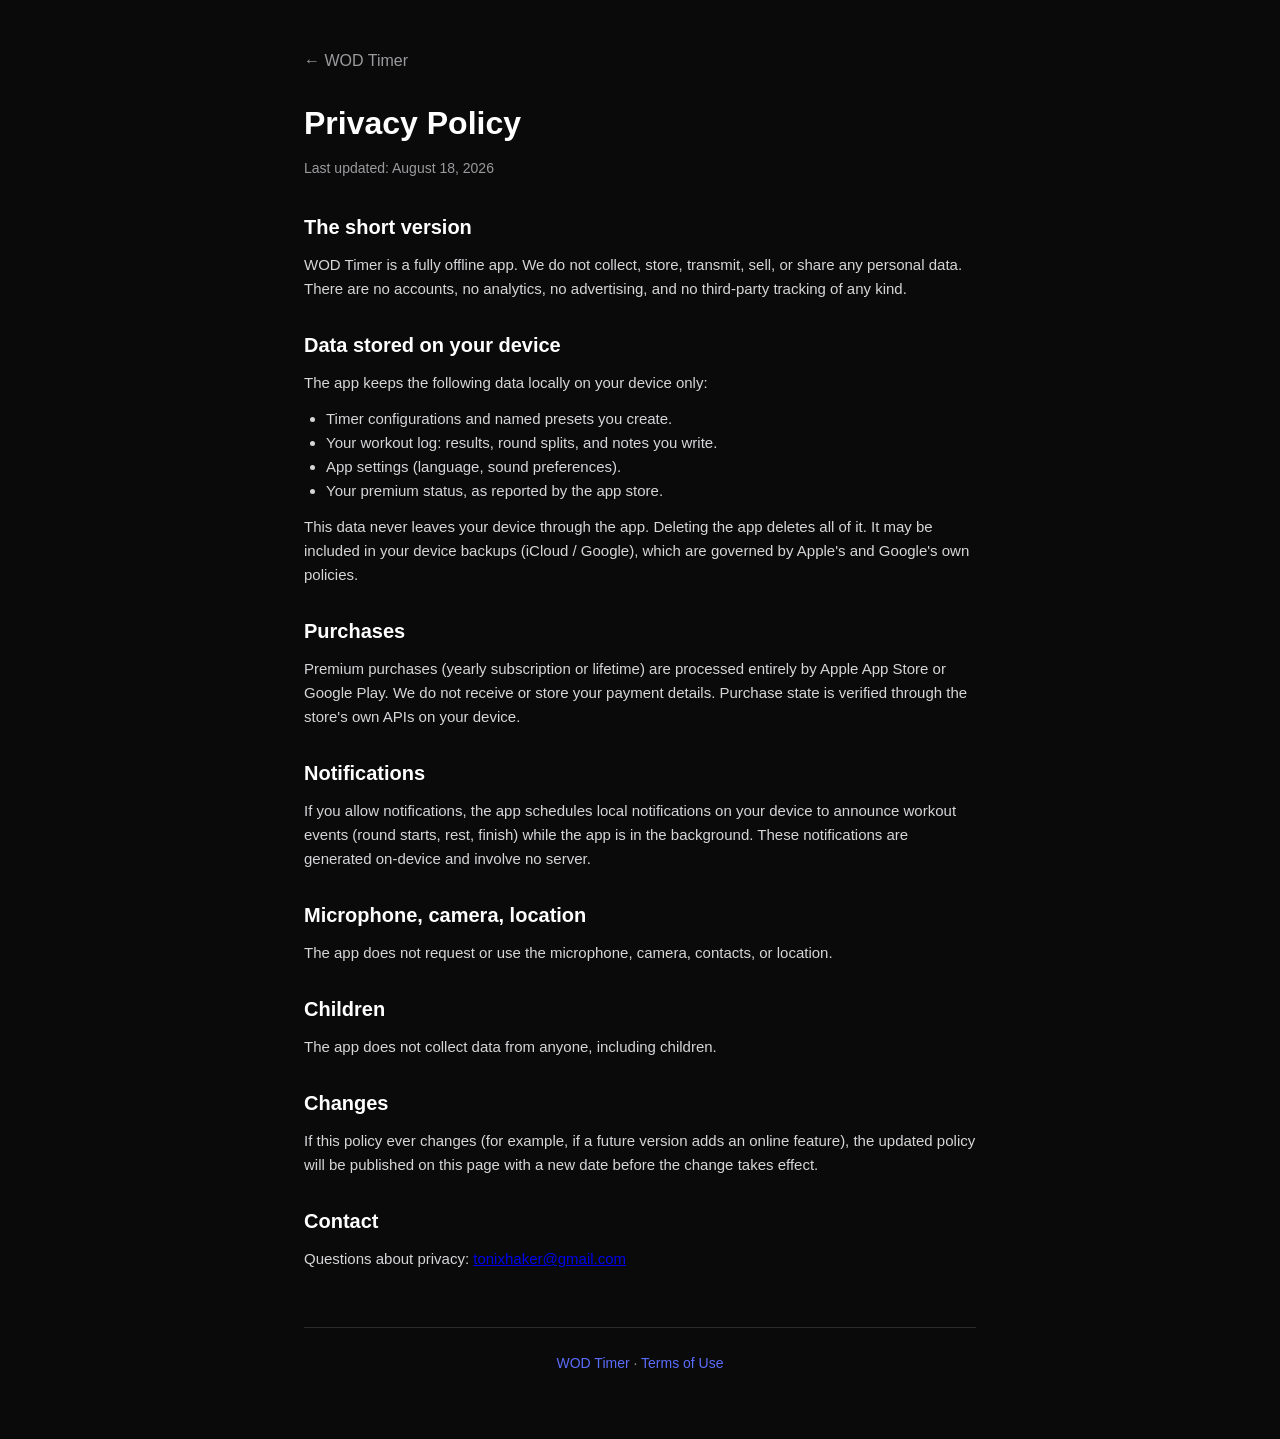
==== privacy.html @ 9fc9a006 "feat(site): landing, privacy policy, terms of use — dark minimalist, GH Pages ready" ====
<!doctype html>
<html lang="en">
<head>
  <meta charset="utf-8" />
  <meta name="viewport" content="width=device-width, initial-scale=1" />
  <title>Privacy Policy — WOD Timer</title>
  <link rel="icon" href="icon.png" />
  <link rel="stylesheet" href="style.css" />
</head>
<body>
  <div class="wrap">
    <a class="back" href="index.html">← WOD Timer</a>
    <article>
      <h1>Privacy Policy</h1>
      <p class="updated">Last updated: August 18, 2026</p>

      <h2>The short version</h2>
      <p>WOD Timer is a fully offline app. We do not collect, store, transmit, sell, or share any personal data. There are no accounts, no analytics, no advertising, and no third‑party tracking of any kind.</p>

      <h2>Data stored on your device</h2>
      <p>The app keeps the following data locally on your device only:</p>
      <ul>
        <li>Timer configurations and named presets you create.</li>
        <li>Your workout log: results, round splits, and notes you write.</li>
        <li>App settings (language, sound preferences).</li>
        <li>Your premium status, as reported by the app store.</li>
      </ul>
      <p>This data never leaves your device through the app. Deleting the app deletes all of it. It may be included in your device backups (iCloud / Google), which are governed by Apple's and Google's own policies.</p>

      <h2>Purchases</h2>
      <p>Premium purchases (yearly subscription or lifetime) are processed entirely by Apple App Store or Google Play. We do not receive or store your payment details. Purchase state is verified through the store's own APIs on your device.</p>

      <h2>Notifications</h2>
      <p>If you allow notifications, the app schedules local notifications on your device to announce workout events (round starts, rest, finish) while the app is in the background. These notifications are generated on‑device and involve no server.</p>

      <h2>Microphone, camera, location</h2>
      <p>The app does not request or use the microphone, camera, contacts, or location.</p>

      <h2>Children</h2>
      <p>The app does not collect data from anyone, including children.</p>

      <h2>Changes</h2>
      <p>If this policy ever changes (for example, if a future version adds an online feature), the updated policy will be published on this page with a new date before the change takes effect.</p>

      <h2>Contact</h2>
      <p>Questions about privacy: <a href="mailto:tonixhaker@gmail.com">tonixhaker@gmail.com</a></p>
    </article>
    <footer>
      <p><a href="index.html">WOD Timer</a> · <a href="terms.html">Terms of Use</a></p>
    </footer>
  </div>
</body>
</html>
---- style.css ----
:root {
  --bg: #0a0a0a;
  --surface: #1c1c1e;
  --text: #ffffff;
  --muted: #9b9b9f;
  --amrap: #e8912d;
  --fortime: #5b6cfa;
  --emom: #a020e0;
  --tabata: #18bf8f;
  --partner: #e84d6f;
  --radius: 16px;
}

* {
  margin: 0;
  padding: 0;
  box-sizing: border-box;
}

body {
  background: var(--bg);
  color: var(--text);
  font-family: -apple-system, BlinkMacSystemFont, 'Segoe UI', Roboto, sans-serif;
  line-height: 1.6;
  -webkit-font-smoothing: antialiased;
}

.wrap {
  max-width: 720px;
  margin: 0 auto;
  padding: 48px 24px 64px;
}

header.hero {
  text-align: center;
  padding: 64px 0 40px;
}

.hero h1 {
  font-size: 44px;
  font-weight: 700;
  letter-spacing: 1px;
}

.hero .tagline {
  color: var(--muted);
  font-size: 19px;
  margin-top: 12px;
}

.pills {
  display: flex;
  flex-wrap: wrap;
  gap: 10px;
  justify-content: center;
  margin: 36px 0;
}

.pill {
  padding: 10px 22px;
  border-radius: 999px;
  font-weight: 700;
  letter-spacing: 1px;
  font-size: 14px;
  color: #fff;
}

.pill.amrap { background: var(--amrap); }
.pill.fortime { background: var(--fortime); }
.pill.emom { background: var(--emom); }
.pill.tabata { background: var(--tabata); }
.pill.stopwatch { background: #48484c; }
.pill.mix { background: #2c2c2e; border: 1px solid var(--muted); }
.pill.partner { background: var(--partner); }

section {
  margin: 40px 0;
}

h2 {
  font-size: 24px;
  margin-bottom: 16px;
}

.features {
  display: grid;
  grid-template-columns: repeat(auto-fit, minmax(300px, 1fr));
  gap: 14px;
  list-style: none;
}

.features li {
  background: var(--surface);
  border-radius: var(--radius);
  padding: 18px 20px;
  font-size: 15px;
}

.features li strong {
  display: block;
  margin-bottom: 4px;
  font-size: 16px;
}

.premium-note {
  color: var(--muted);
  font-size: 14px;
  margin-top: 14px;
}

.stores {
  display: flex;
  gap: 14px;
  justify-content: center;
  flex-wrap: wrap;
  margin: 28px 0;
}

.store-badge {
  display: inline-block;
  background: var(--surface);
  color: var(--text);
  text-decoration: none;
  padding: 14px 26px;
  border-radius: 12px;
  font-weight: 600;
  border: 1px solid #2c2c2e;
}

.store-badge:hover {
  border-color: var(--muted);
}

footer {
  border-top: 1px solid #2c2c2e;
  margin-top: 56px;
  padding-top: 24px;
  color: var(--muted);
  font-size: 14px;
  text-align: center;
}

footer a,
main a {
  color: var(--fortime);
  text-decoration: none;
}

footer a:hover,
main a:hover {
  text-decoration: underline;
}

/* Legal pages */
article h1 {
  font-size: 32px;
  margin-bottom: 8px;
}

article .updated {
  color: var(--muted);
  font-size: 14px;
  margin-bottom: 32px;
}

article h2 {
  font-size: 20px;
  margin: 28px 0 10px;
}

article p,
article ul {
  color: #d6d6d9;
  font-size: 15px;
  margin-bottom: 12px;
}

article ul {
  padding-left: 22px;
}

.back {
  display: inline-block;
  margin-bottom: 24px;
  color: var(--muted);
  text-decoration: none;
}
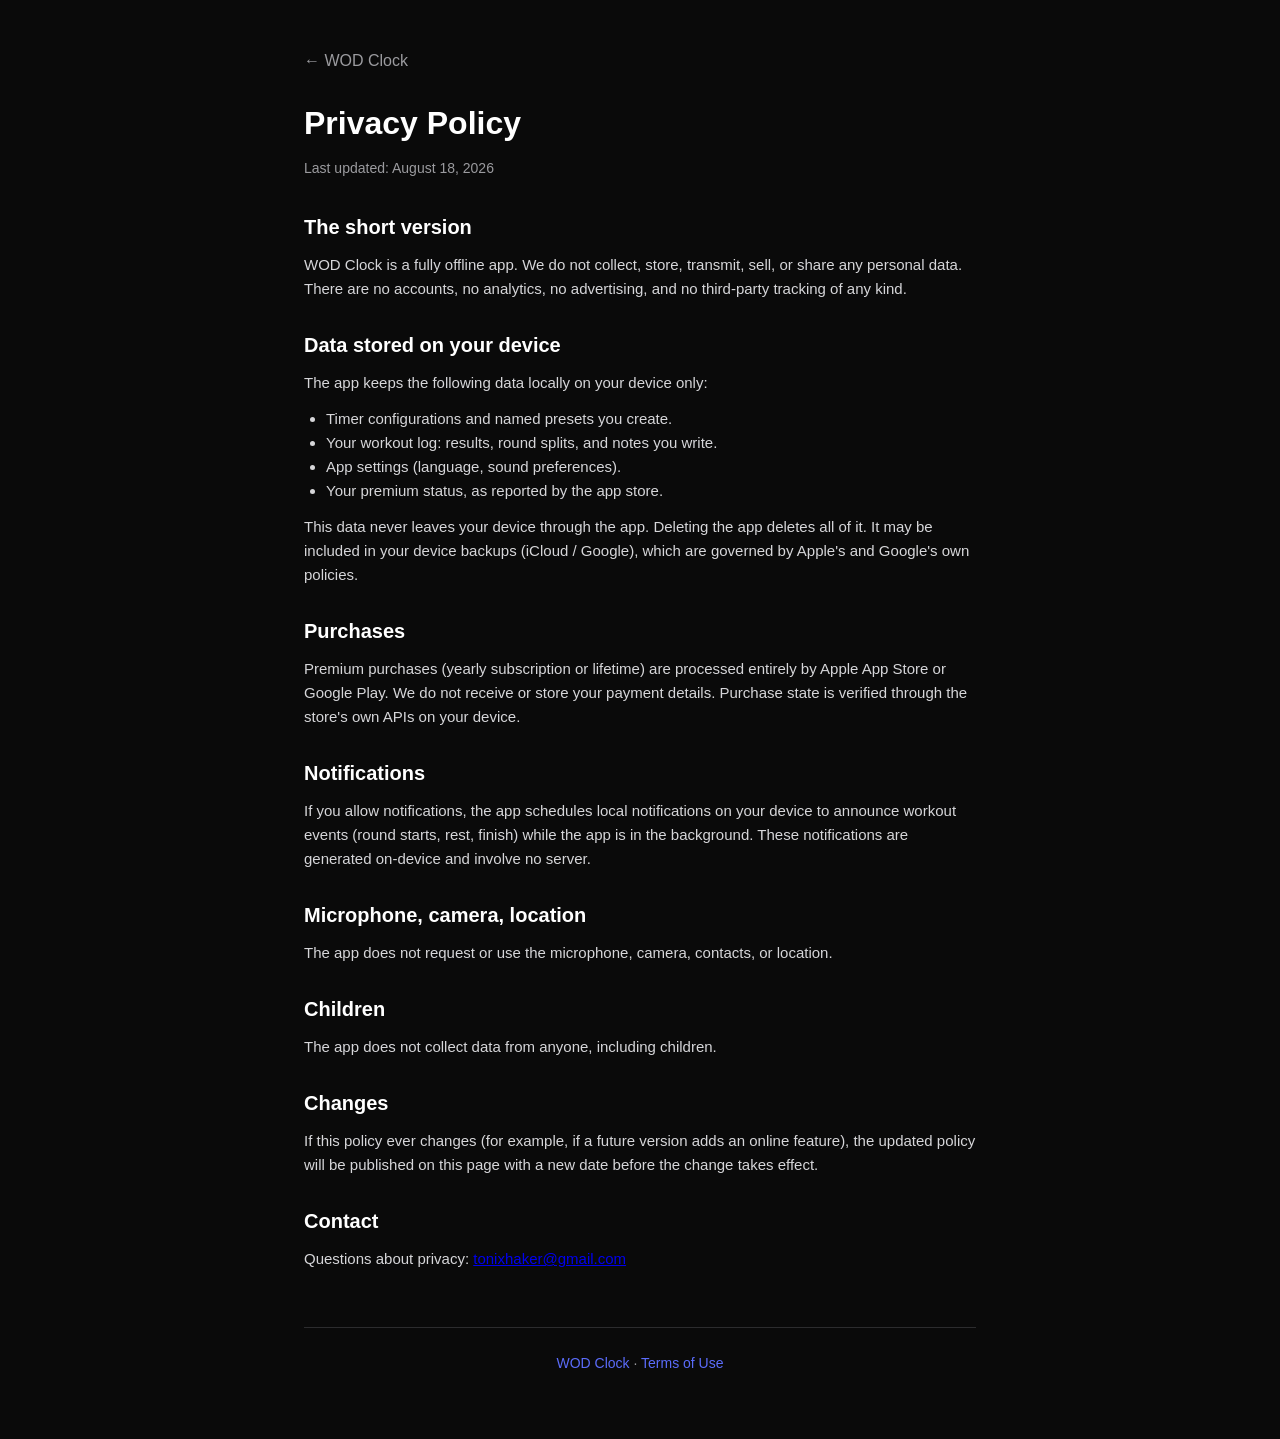
==== commit 26ebb14a: "feat(site): rename to WOD Clock, de-CrossFit copy" ====
--- a/privacy.html
+++ b/privacy.html
@@ -3,19 +3,19 @@
 <head>
   <meta charset="utf-8" />
   <meta name="viewport" content="width=device-width, initial-scale=1" />
-  <title>Privacy Policy — WOD Timer</title>
+  <title>Privacy Policy — WOD Clock</title>
   <link rel="icon" href="icon.png" />
   <link rel="stylesheet" href="style.css" />
 </head>
 <body>
   <div class="wrap">
-    <a class="back" href="index.html">← WOD Timer</a>
+    <a class="back" href="index.html">← WOD Clock</a>
     <article>
       <h1>Privacy Policy</h1>
       <p class="updated">Last updated: August 18, 2026</p>
 
       <h2>The short version</h2>
-      <p>WOD Timer is a fully offline app. We do not collect, store, transmit, sell, or share any personal data. There are no accounts, no analytics, no advertising, and no third‑party tracking of any kind.</p>
+      <p>WOD Clock is a fully offline app. We do not collect, store, transmit, sell, or share any personal data. There are no accounts, no analytics, no advertising, and no third‑party tracking of any kind.</p>
 
       <h2>Data stored on your device</h2>
       <p>The app keeps the following data locally on your device only:</p>
@@ -46,7 +46,7 @@
       <p>Questions about privacy: <a href="mailto:tonixhaker@gmail.com">tonixhaker@gmail.com</a></p>
     </article>
     <footer>
-      <p><a href="index.html">WOD Timer</a> · <a href="terms.html">Terms of Use</a></p>
+      <p><a href="index.html">WOD Clock</a> · <a href="terms.html">Terms of Use</a></p>
     </footer>
   </div>
 </body>
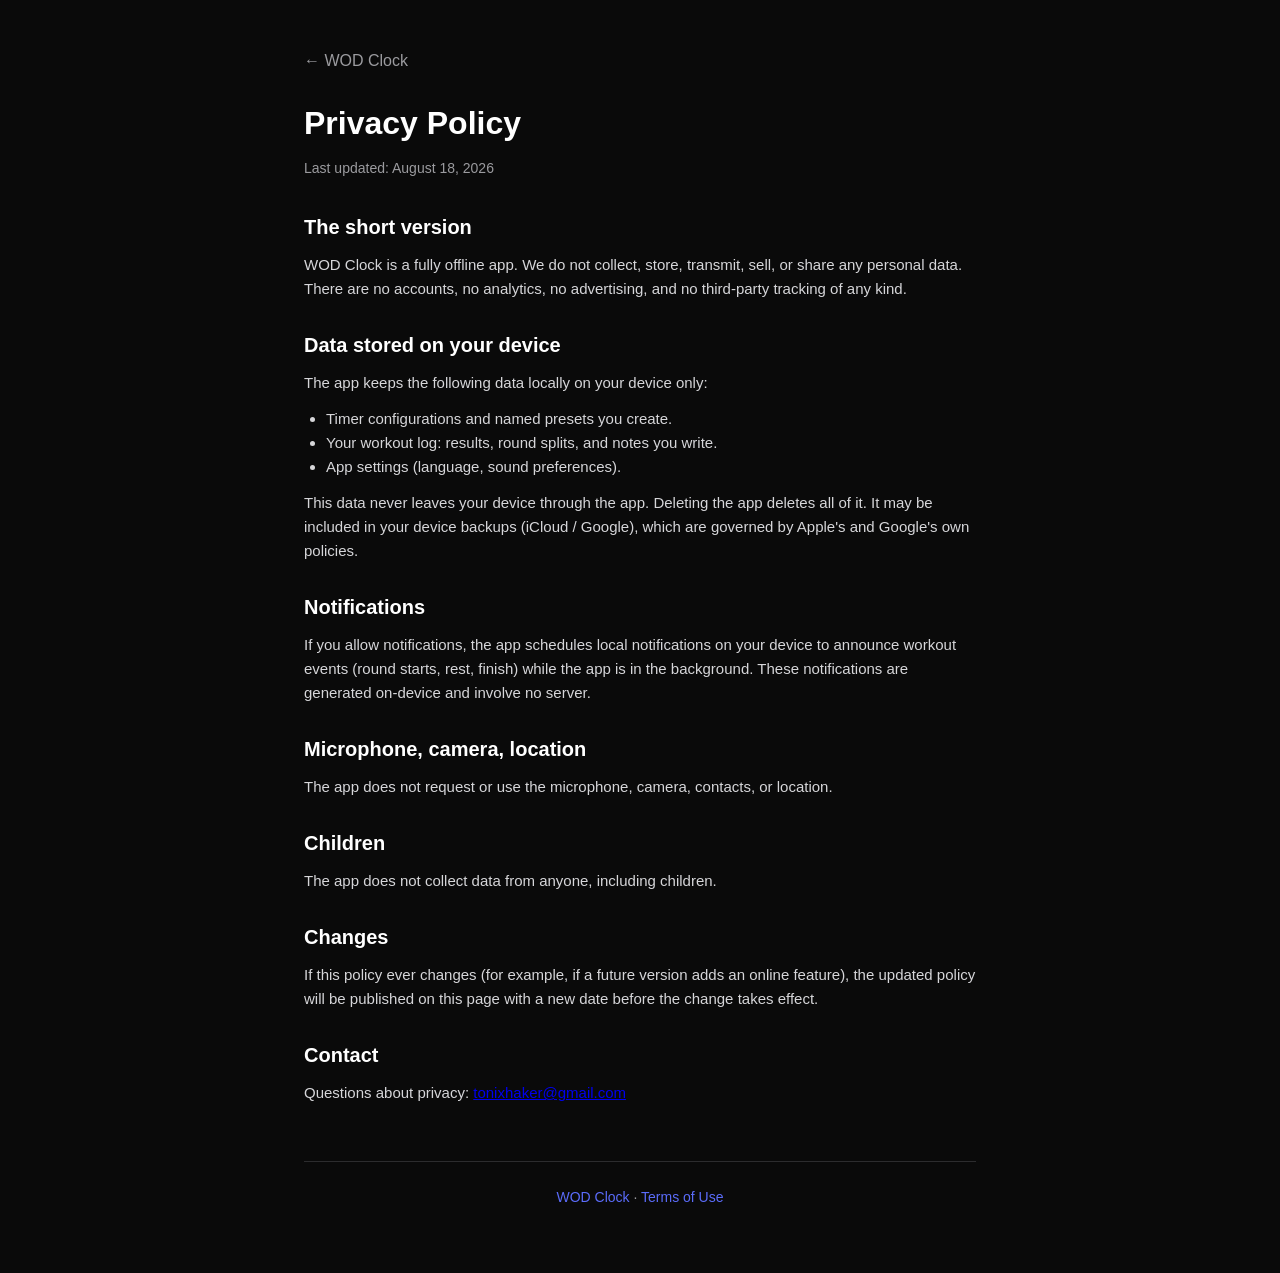
==== commit b7addc0b: "feat(site): fully free — drop premium wording and purchases sections" ====
--- a/privacy.html
+++ b/privacy.html
@@ -23,12 +23,8 @@
         <li>Timer configurations and named presets you create.</li>
         <li>Your workout log: results, round splits, and notes you write.</li>
         <li>App settings (language, sound preferences).</li>
-        <li>Your premium status, as reported by the app store.</li>
       </ul>
       <p>This data never leaves your device through the app. Deleting the app deletes all of it. It may be included in your device backups (iCloud / Google), which are governed by Apple's and Google's own policies.</p>
-
-      <h2>Purchases</h2>
-      <p>Premium purchases (yearly subscription or lifetime) are processed entirely by Apple App Store or Google Play. We do not receive or store your payment details. Purchase state is verified through the store's own APIs on your device.</p>
 
       <h2>Notifications</h2>
       <p>If you allow notifications, the app schedules local notifications on your device to announce workout events (round starts, rest, finish) while the app is in the background. These notifications are generated on‑device and involve no server.</p>
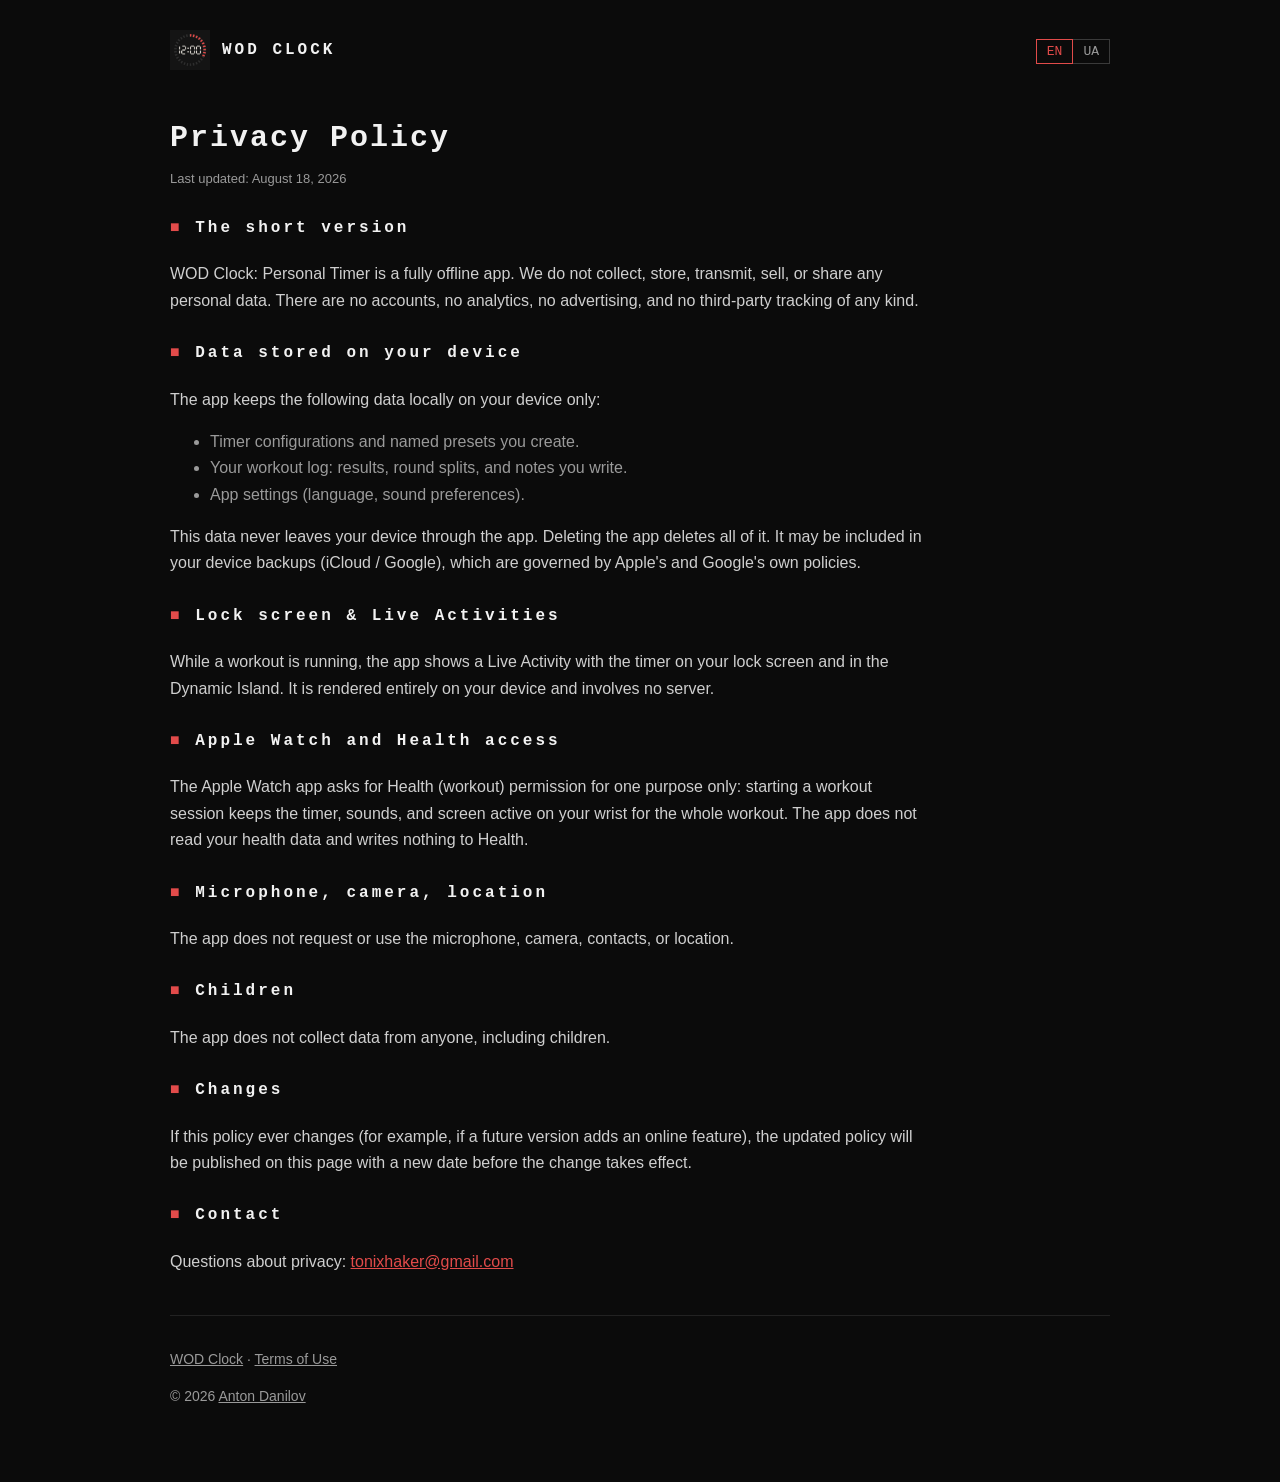
==== commit 0182b322: "feat: brutal redesign — WOD Clock: Personal Timer, en/uk everywhere, real app screenshots, Kodnyk-st" ====
--- a/privacy.html
+++ b/privacy.html
@@ -3,19 +3,26 @@
 <head>
   <meta charset="utf-8" />
   <meta name="viewport" content="width=device-width, initial-scale=1" />
-  <title>Privacy Policy — WOD Clock</title>
+  <title>Privacy Policy — WOD Clock: Personal Timer</title>
   <link rel="icon" href="icon.png" />
   <link rel="stylesheet" href="style.css" />
 </head>
 <body>
   <div class="wrap">
-    <a class="back" href="index.html">← WOD Clock</a>
-    <article>
+    <header class="site">
+      <img src="icon.png" alt="WOD Clock icon" />
+      <div class="name"><a href="./">WOD CLOCK</a></div>
+      <nav class="lang">
+        <a href="privacy.html?lang=en" id="lang-en">EN</a><a href="privacy.html?lang=uk" id="lang-uk">UA</a>
+      </nav>
+    </header>
+
+    <article class="card" id="en" lang="en">
       <h1>Privacy Policy</h1>
       <p class="updated">Last updated: August 18, 2026</p>
 
       <h2>The short version</h2>
-      <p>WOD Clock is a fully offline app. We do not collect, store, transmit, sell, or share any personal data. There are no accounts, no analytics, no advertising, and no third‑party tracking of any kind.</p>
+      <p>WOD Clock: Personal Timer is a fully offline app. We do not collect, store, transmit, sell, or share any personal data. There are no accounts, no analytics, no advertising, and no third‑party tracking of any kind.</p>
 
       <h2>Data stored on your device</h2>
       <p>The app keeps the following data locally on your device only:</p>
@@ -26,8 +33,11 @@
       </ul>
       <p>This data never leaves your device through the app. Deleting the app deletes all of it. It may be included in your device backups (iCloud / Google), which are governed by Apple's and Google's own policies.</p>
 
-      <h2>Notifications</h2>
-      <p>If you allow notifications, the app schedules local notifications on your device to announce workout events (round starts, rest, finish) while the app is in the background. These notifications are generated on‑device and involve no server.</p>
+      <h2>Lock screen &amp; Live Activities</h2>
+      <p>While a workout is running, the app shows a Live Activity with the timer on your lock screen and in the Dynamic Island. It is rendered entirely on your device and involves no server.</p>
+
+      <h2>Apple Watch and Health access</h2>
+      <p>The Apple Watch app asks for Health (workout) permission for one purpose only: starting a workout session keeps the timer, sounds, and screen active on your wrist for the whole workout. The app does not read your health data and writes nothing to Health.</p>
 
       <h2>Microphone, camera, location</h2>
       <p>The app does not request or use the microphone, camera, contacts, or location.</p>
@@ -41,9 +51,55 @@
       <h2>Contact</h2>
       <p>Questions about privacy: <a href="mailto:tonixhaker@gmail.com">tonixhaker@gmail.com</a></p>
     </article>
+
+    <article class="card" id="uk" lang="uk">
+      <h1>Політика конфіденційності</h1>
+      <p class="updated">Оновлено: 18 серпня 2026</p>
+
+      <h2>Коротко</h2>
+      <p>WOD Clock: Personal Timer — повністю офлайновий застосунок. Ми не збираємо, не зберігаємо, не передаємо, не продаємо і не поширюємо жодних персональних даних. Немає акаунтів, аналітики, реклами чи стороннього трекінгу.</p>
+
+      <h2>Дані на вашому пристрої</h2>
+      <p>Застосунок зберігає такі дані лише локально на вашому пристрої:</p>
+      <ul>
+        <li>Налаштування таймерів і створені вами пресети.</li>
+        <li>Журнал тренувань: результати, спліти раундів, нотатки.</li>
+        <li>Налаштування застосунку (мова, звук).</li>
+      </ul>
+      <p>Ці дані ніколи не покидають ваш пристрій через застосунок. Видалення застосунку видаляє їх усі. Вони можуть потрапляти до резервних копій пристрою (iCloud / Google), які регулюються політиками Apple та Google.</p>
+
+      <h2>Екран блокування та Live Activities</h2>
+      <p>Під час тренування застосунок показує Live Activity з таймером на екрані блокування та в Dynamic Island. Вона відображається повністю на пристрої, без серверів.</p>
+
+      <h2>Apple Watch і доступ до «Здоров'я»</h2>
+      <p>Застосунок для Apple Watch запитує дозвіл «Здоров'я» (тренування) з єдиною метою: запуск сесії тренування тримає таймер, звуки та екран активними на весь час тренування. Застосунок не читає ваші дані здоров'я і нічого не записує до «Здоров'я».</p>
+
+      <h2>Мікрофон, камера, геолокація</h2>
+      <p>Застосунок не запитує і не використовує мікрофон, камеру, контакти чи геолокацію.</p>
+
+      <h2>Діти</h2>
+      <p>Застосунок не збирає дані ні від кого, включно з дітьми.</p>
+
+      <h2>Зміни</h2>
+      <p>Якщо ця політика колись зміниться (наприклад, якщо майбутня версія додасть онлайн‑функції), оновлена версія буде опублікована на цій сторінці з новою датою до набуття чинності.</p>
+
+      <h2>Контакти</h2>
+      <p>Питання щодо конфіденційності: <a href="mailto:tonixhaker@gmail.com">tonixhaker@gmail.com</a></p>
+    </article>
+
     <footer>
-      <p><a href="index.html">WOD Clock</a> · <a href="terms.html">Terms of Use</a></p>
+      <p><a href="index.html">WOD Clock</a> · <a href="terms.html" id="foot-terms">Terms of Use</a></p>
+      <p>© 2026 <a href="https://tonixhaker.github.io/about">Anton Danilov</a></p>
     </footer>
   </div>
+
+  <script>
+    const lang = new URLSearchParams(location.search).get("lang") === "uk" ? "uk" : "en";
+    document.getElementById(lang === "uk" ? "en" : "uk").hidden = true;
+    document.getElementById("lang-" + lang).classList.add("on");
+    document.documentElement.lang = lang;
+    document.getElementById("foot-terms").href = "terms.html?lang=" + lang;
+    if (lang === "uk") document.getElementById("foot-terms").textContent = "Умови використання";
+  </script>
 </body>
 </html>
--- a/style.css
+++ b/style.css
@@ -1,187 +1,160 @@
 :root {
-  --bg: #0a0a0a;
-  --surface: #1c1c1e;
-  --text: #ffffff;
-  --muted: #9b9b9f;
-  --amrap: #e8912d;
-  --fortime: #5b6cfa;
-  --emom: #a020e0;
-  --tabata: #18bf8f;
-  --partner: #e84d6f;
-  --radius: 16px;
+  --bg: #0b0b0b;
+  --card: #1a1a1a;
+  --line: #3a3a3a;
+  --red: #e24b4a;
+  --green: #5dcaa5;
+  --text: #f2f2f2;
+  --muted: #9a9a9a;
+  --mono: "Menlo", "Consolas", "Roboto Mono", monospace;
 }
 
-* {
+* { box-sizing: border-box; }
+
+body {
   margin: 0;
-  padding: 0;
-  box-sizing: border-box;
+  background: var(--bg);
+  color: var(--text);
+  font: 16px/1.65 -apple-system, "Segoe UI", Roboto, sans-serif;
 }
 
-body {
-  background: var(--bg);
+.wrap { max-width: 980px; margin: 0 auto; padding: 24px 20px 60px; }
+
+/* header */
+header.site {
+  display: flex;
+  align-items: center;
+  gap: 12px;
+  padding: 6px 0 26px;
+}
+header.site img { width: 40px; height: 40px; }
+header.site .name a {
   color: var(--text);
-  font-family: -apple-system, BlinkMacSystemFont, 'Segoe UI', Roboto, sans-serif;
-  line-height: 1.6;
-  -webkit-font-smoothing: antialiased;
+  text-decoration: none;
+  font-family: var(--mono);
+  font-weight: 700;
+  letter-spacing: 3px;
+}
+nav.lang { margin-left: auto; }
+nav.lang a {
+  color: var(--muted);
+  text-decoration: none;
+  font-family: var(--mono);
+  font-size: 13px;
+  padding: 4px 10px;
+  border: 1px solid var(--line);
+}
+nav.lang a + a { border-left: none; }
+nav.lang a.on { color: var(--red); border-color: var(--red); }
+
+/* hero */
+.hero { display: grid; grid-template-columns: 1.2fr 0.8fr; gap: 28px; align-items: center; padding: 20px 0 30px; }
+.hero h1 {
+  font-family: var(--mono);
+  font-size: 42px;
+  line-height: 1.15;
+  letter-spacing: 2px;
+  margin: 0 0 14px;
+}
+.hero h1 .red { color: var(--red); }
+.hero .sub { color: var(--muted); margin: 0 0 22px; max-width: 46ch; }
+.hero-shot img {
+  width: 100%;
+  max-width: 300px;
+  display: block;
+  margin: 0 auto;
+  border: 1px solid var(--line);
 }
 
-.wrap {
-  max-width: 720px;
-  margin: 0 auto;
-  padding: 48px 24px 64px;
+.pills { display: flex; flex-wrap: wrap; gap: 8px; margin-bottom: 22px; }
+.pill {
+  font-family: var(--mono);
+  font-size: 12px;
+  letter-spacing: 2px;
+  padding: 6px 10px;
+  border: 1px solid var(--line);
+  border-left: 3px solid var(--red);
+  background: var(--card);
 }
 
-header.hero {
-  text-align: center;
-  padding: 64px 0 40px;
+.stores { display: flex; gap: 12px; flex-wrap: wrap; align-items: center; }
+.store-badge {
+  display: inline-flex;
+  align-items: center;
+  gap: 10px;
+  padding: 10px 16px;
+  background: var(--card);
+  border: 1px solid var(--line);
+  color: var(--text);
+  text-decoration: none;
+}
+.store-badge svg { width: 22px; height: 22px; fill: var(--text); }
+.store-badge small { display: block; font-size: 10px; color: var(--muted); }
+.store-badge b { font-size: 15px; }
+.soon { color: var(--muted); font-size: 12px; font-family: var(--mono); }
+
+/* sections */
+section { padding: 28px 0; border-top: 1px solid #222; }
+h2 {
+  font-family: var(--mono);
+  letter-spacing: 3px;
+  font-size: 20px;
+  margin: 0 0 20px;
+}
+h2::before { content: "■ "; color: var(--red); }
+
+.steps { display: grid; grid-template-columns: repeat(3, 1fr); gap: 18px; }
+.step { background: var(--card); border: 1px solid var(--line); padding: 14px; }
+.step img { width: 100%; border: 1px solid var(--line); }
+.step h3 { font-family: var(--mono); font-size: 15px; letter-spacing: 1px; margin: 12px 0 6px; }
+.step h3 .n { color: var(--red); margin-right: 8px; }
+.step p { color: var(--muted); font-size: 14px; margin: 0; }
+
+.features { list-style: none; padding: 0; margin: 0; display: grid; grid-template-columns: 1fr 1fr; gap: 14px; }
+.features li {
+  background: var(--card);
+  border: 1px solid var(--line);
+  border-left: 3px solid var(--red);
+  padding: 14px 16px;
+  font-size: 14px;
+  color: var(--muted);
+}
+.features li strong {
+  display: block;
+  color: var(--text);
+  font-family: var(--mono);
+  font-size: 13px;
+  letter-spacing: 1px;
+  text-transform: uppercase;
+  margin-bottom: 6px;
 }
 
-.hero h1 {
-  font-size: 44px;
-  font-weight: 700;
+.free-note {
+  margin-top: 20px;
+  font-family: var(--mono);
   letter-spacing: 1px;
+  color: var(--green);
+  font-size: 14px;
 }
 
-.hero .tagline {
-  color: var(--muted);
-  font-size: 19px;
-  margin-top: 12px;
+/* articles (privacy / terms) */
+.back { color: var(--muted); text-decoration: none; font-family: var(--mono); font-size: 13px; }
+article { max-width: 760px; }
+article h1 { font-family: var(--mono); letter-spacing: 2px; font-size: 30px; margin: 18px 0 4px; }
+article .updated { color: var(--muted); font-size: 13px; margin: 0 0 18px; }
+article h2 { font-size: 16px; margin-top: 26px; }
+article a { color: var(--red); }
+article ul { color: var(--muted); }
+article p { color: #cfcfcf; }
+.card[hidden] { display: none; }
+
+footer { border-top: 1px solid #222; margin-top: 40px; padding-top: 18px; color: var(--muted); font-size: 14px; }
+footer a { color: var(--muted); }
+footer a:hover { color: var(--red); }
+
+@media (max-width: 760px) {
+  .hero { grid-template-columns: 1fr; }
+  .steps { grid-template-columns: 1fr; }
+  .features { grid-template-columns: 1fr; }
+  .hero h1 { font-size: 32px; }
 }
-
-.pills {
-  display: flex;
-  flex-wrap: wrap;
-  gap: 10px;
-  justify-content: center;
-  margin: 36px 0;
-}
-
-.pill {
-  padding: 10px 22px;
-  border-radius: 999px;
-  font-weight: 700;
-  letter-spacing: 1px;
-  font-size: 14px;
-  color: #fff;
-}
-
-.pill.amrap { background: var(--amrap); }
-.pill.fortime { background: var(--fortime); }
-.pill.emom { background: var(--emom); }
-.pill.tabata { background: var(--tabata); }
-.pill.stopwatch { background: #48484c; }
-.pill.mix { background: #2c2c2e; border: 1px solid var(--muted); }
-.pill.partner { background: var(--partner); }
-
-section {
-  margin: 40px 0;
-}
-
-h2 {
-  font-size: 24px;
-  margin-bottom: 16px;
-}
-
-.features {
-  display: grid;
-  grid-template-columns: repeat(auto-fit, minmax(300px, 1fr));
-  gap: 14px;
-  list-style: none;
-}
-
-.features li {
-  background: var(--surface);
-  border-radius: var(--radius);
-  padding: 18px 20px;
-  font-size: 15px;
-}
-
-.features li strong {
-  display: block;
-  margin-bottom: 4px;
-  font-size: 16px;
-}
-
-.premium-note {
-  color: var(--muted);
-  font-size: 14px;
-  margin-top: 14px;
-}
-
-.stores {
-  display: flex;
-  gap: 14px;
-  justify-content: center;
-  flex-wrap: wrap;
-  margin: 28px 0;
-}
-
-.store-badge {
-  display: inline-block;
-  background: var(--surface);
-  color: var(--text);
-  text-decoration: none;
-  padding: 14px 26px;
-  border-radius: 12px;
-  font-weight: 600;
-  border: 1px solid #2c2c2e;
-}
-
-.store-badge:hover {
-  border-color: var(--muted);
-}
-
-footer {
-  border-top: 1px solid #2c2c2e;
-  margin-top: 56px;
-  padding-top: 24px;
-  color: var(--muted);
-  font-size: 14px;
-  text-align: center;
-}
-
-footer a,
-main a {
-  color: var(--fortime);
-  text-decoration: none;
-}
-
-footer a:hover,
-main a:hover {
-  text-decoration: underline;
-}
-
-/* Legal pages */
-article h1 {
-  font-size: 32px;
-  margin-bottom: 8px;
-}
-
-article .updated {
-  color: var(--muted);
-  font-size: 14px;
-  margin-bottom: 32px;
-}
-
-article h2 {
-  font-size: 20px;
-  margin: 28px 0 10px;
-}
-
-article p,
-article ul {
-  color: #d6d6d9;
-  font-size: 15px;
-  margin-bottom: 12px;
-}
-
-article ul {
-  padding-left: 22px;
-}
-
-.back {
-  display: inline-block;
-  margin-bottom: 24px;
-  color: var(--muted);
-  text-decoration: none;
-}
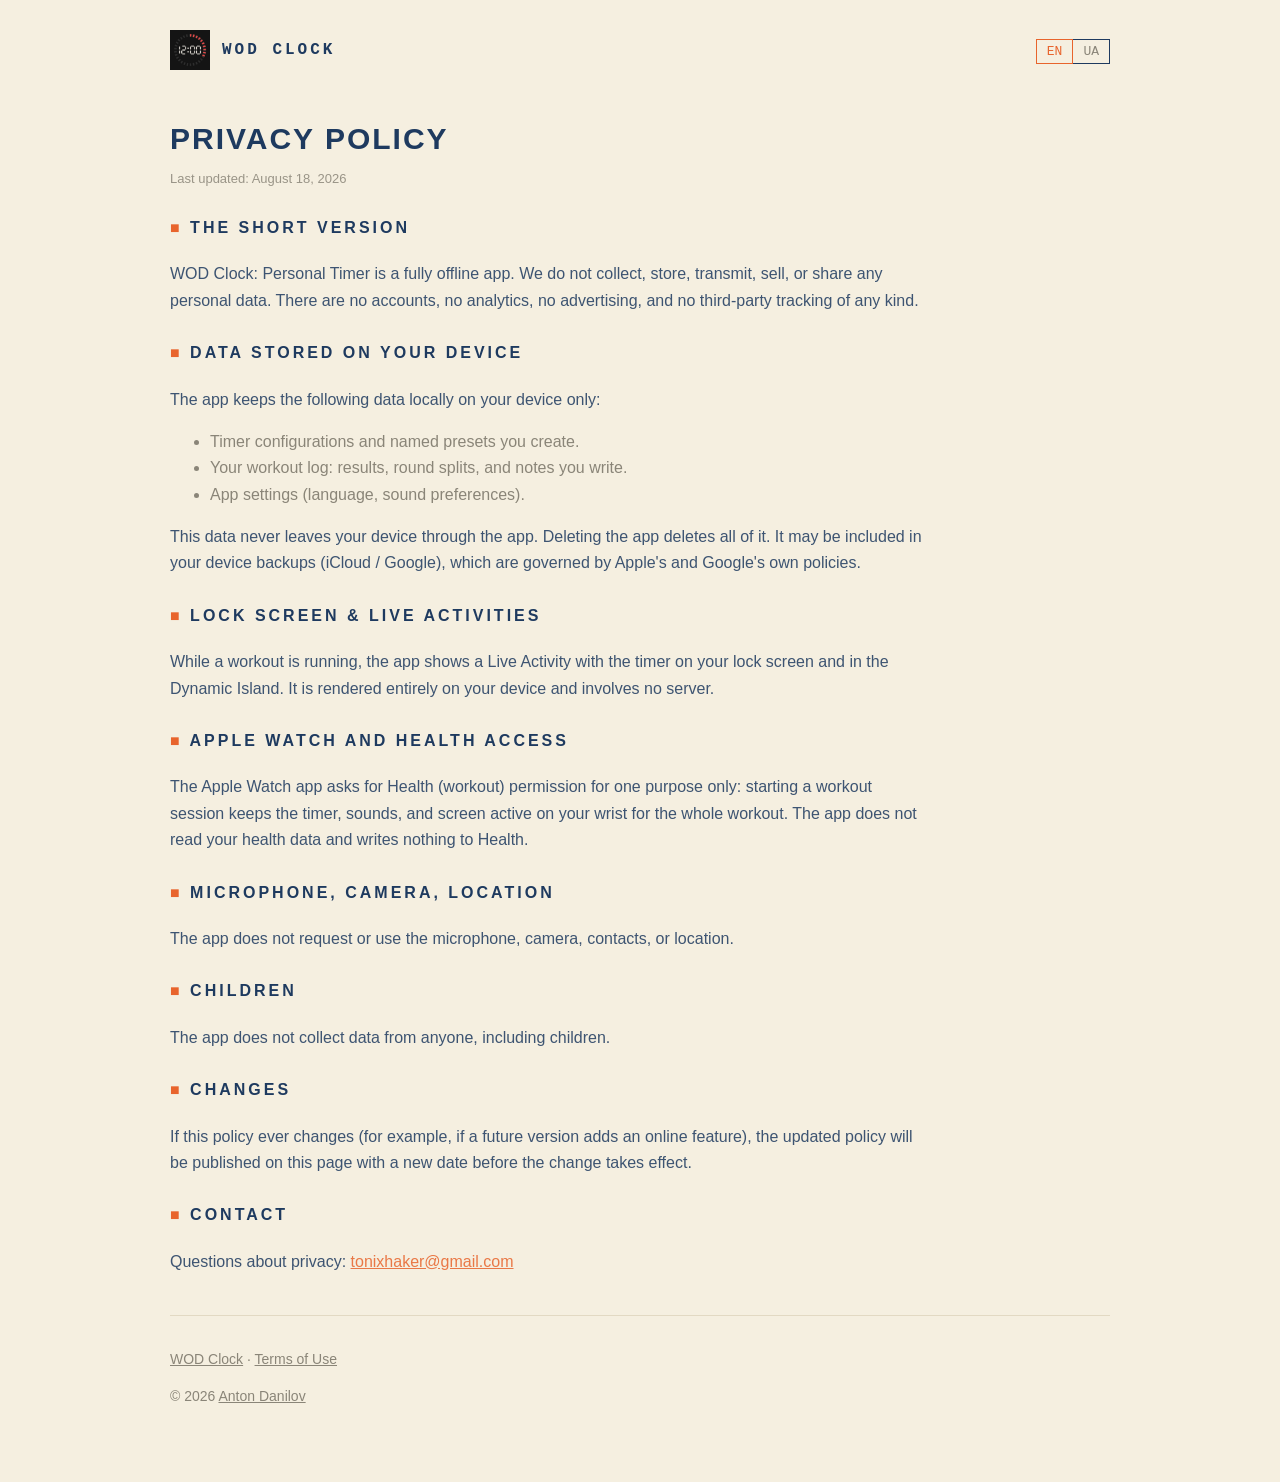
==== commit 40faabfd: "feat: site style switcher — the app's four looks, Retro Sport by default, remembered across pages" ====
--- a/privacy.html
+++ b/privacy.html
@@ -94,6 +94,26 @@
   </div>
 
   <script>
+    // Site style follows the app's four looks; Retro Sport is the default.
+    (function () {
+      var saved = localStorage.getItem("wodStyle") || "retro";
+      document.documentElement.setAttribute("data-theme", saved);
+      document.addEventListener("click", function (e) {
+        var btn = e.target.closest ? e.target.closest(".style-btn") : null;
+        if (!btn) return;
+        var style = btn.dataset.style;
+        document.documentElement.setAttribute("data-theme", style);
+        localStorage.setItem("wodStyle", style);
+        document.querySelectorAll(".style-btn").forEach(function (b) {
+          b.setAttribute("aria-pressed", String(b === btn));
+        });
+      });
+      document.querySelectorAll(".style-btn").forEach(function (b) {
+        b.setAttribute("aria-pressed", String(b.dataset.style === saved));
+      });
+    })();
+  </script>
+  <script>
     const lang = new URLSearchParams(location.search).get("lang") === "uk" ? "uk" : "en";
     document.getElementById(lang === "uk" ? "en" : "uk").hidden = true;
     document.getElementById("lang-" + lang).classList.add("on");
--- a/style.css
+++ b/style.css
@@ -1,12 +1,83 @@
-:root {
+/* ── Styles: the same four looks as the app. Retro Sport is the default. ── */
+:root,
+[data-theme="retro"] {
+  --bg: #f5efe0;
+  --card: #ffffff;
+  --line: #1e3a5f;
+  --hairline: #e2d9c3;
+  --red: #e8642c;
+  --alt: #1e3a5f;
+  --green: #2f8f6f;
+  --text: #1e3a5f;
+  --muted: #8a8578;
+  --on-accent: #f5efe0;
+  --radius: 14px;
+  --radius-sm: 10px;
+  --border-w: 2px;
+  --display-weight: 800;
+  --display-font: -apple-system, BlinkMacSystemFont, "Segoe UI", Roboto, sans-serif;
+  --case: uppercase;
+  --mono: "Courier New", Courier, monospace;
+}
+
+[data-theme="brutal"] {
   --bg: #0b0b0b;
   --card: #1a1a1a;
   --line: #3a3a3a;
+  --hairline: #2a2a2a;
   --red: #e24b4a;
+  --alt: #e24b4a;
   --green: #5dcaa5;
-  --text: #f2f2f2;
+  --text: #e8e4dc;
   --muted: #9a9a9a;
-  --mono: "Menlo", "Consolas", "Roboto Mono", monospace;
+  --on-accent: #0b0b0b;
+  --radius: 0px;
+  --radius-sm: 0px;
+  --border-w: 1px;
+  --display-weight: 500;
+  --display-font: "Menlo", "Consolas", monospace;
+  --case: uppercase;
+  --mono: "Menlo", "Consolas", monospace;
+}
+
+[data-theme="terminal"] {
+  --bg: #0a0f0a;
+  --card: #0d140d;
+  --line: #1d3a1d;
+  --hairline: #142814;
+  --red: #33ff66;
+  --alt: #33ff66;
+  --green: #7dffb0;
+  --text: #33ff66;
+  --muted: #4a8a4a;
+  --on-accent: #0a0f0a;
+  --radius: 0px;
+  --radius-sm: 0px;
+  --border-w: 1px;
+  --display-weight: 400;
+  --display-font: "Courier New", Courier, monospace;
+  --case: lowercase;
+  --mono: "Courier New", Courier, monospace;
+}
+
+[data-theme="dzen"] {
+  --bg: #fafaf8;
+  --card: #ffffff;
+  --line: #eceae4;
+  --hairline: #eceae4;
+  --red: #2a2a2a;
+  --alt: #8a867e;
+  --green: #6f9e86;
+  --text: #2a2a2a;
+  --muted: #8a867e;
+  --on-accent: #fafaf8;
+  --radius: 18px;
+  --radius-sm: 999px;
+  --border-w: 1px;
+  --display-weight: 300;
+  --display-font: -apple-system, BlinkMacSystemFont, "Segoe UI", Roboto, sans-serif;
+  --case: lowercase;
+  --mono: "Courier New", Courier, monospace;
 }
 
 * { box-sizing: border-box; }
@@ -30,6 +101,7 @@
 header.site img { width: 40px; height: 40px; }
 header.site .name a {
   color: var(--text);
+  text-transform: var(--case);
   text-decoration: none;
   font-family: var(--mono);
   font-weight: 700;
@@ -50,7 +122,9 @@
 /* hero */
 .hero { display: grid; grid-template-columns: 1.2fr 0.8fr; gap: 28px; align-items: center; padding: 20px 0 30px; }
 .hero h1 {
-  font-family: var(--mono);
+  font-family: var(--display-font);
+  font-weight: var(--display-weight);
+  text-transform: var(--case);
   font-size: 42px;
   line-height: 1.15;
   letter-spacing: 2px;
@@ -59,6 +133,7 @@
 .hero h1 .red { color: var(--red); }
 .hero .sub { color: var(--muted); margin: 0 0 22px; max-width: 46ch; }
 .hero-shot img {
+  border-radius: var(--radius);
   width: 100%;
   max-width: 300px;
   display: block;
@@ -69,22 +144,24 @@
 .pills { display: flex; flex-wrap: wrap; gap: 8px; margin-bottom: 22px; }
 .pill {
   font-family: var(--mono);
+  border-radius: var(--radius-sm);
   font-size: 12px;
   letter-spacing: 2px;
   padding: 6px 10px;
-  border: 1px solid var(--line);
+  border: var(--border-w) solid var(--line);
   border-left: 3px solid var(--red);
   background: var(--card);
 }
 
 .stores { display: flex; gap: 12px; flex-wrap: wrap; align-items: center; }
 .store-badge {
+  border-radius: var(--radius-sm);
   display: inline-flex;
   align-items: center;
   gap: 10px;
   padding: 10px 16px;
   background: var(--card);
-  border: 1px solid var(--line);
+  border: var(--border-w) solid var(--line);
   color: var(--text);
   text-decoration: none;
 }
@@ -94,9 +171,11 @@
 .soon { color: var(--muted); font-size: 12px; font-family: var(--mono); }
 
 /* sections */
-section { padding: 28px 0; border-top: 1px solid #222; }
+section { padding: 28px 0; border-top: 1px solid var(--hairline); }
 h2 {
-  font-family: var(--mono);
+  font-family: var(--display-font);
+  font-weight: var(--display-weight);
+  text-transform: var(--case);
   letter-spacing: 3px;
   font-size: 20px;
   margin: 0 0 20px;
@@ -104,17 +183,18 @@
 h2::before { content: "■ "; color: var(--red); }
 
 .steps { display: grid; grid-template-columns: repeat(3, 1fr); gap: 18px; }
-.step { background: var(--card); border: 1px solid var(--line); padding: 14px; }
-.step img { width: 100%; border: 1px solid var(--line); }
-.step h3 { font-family: var(--mono); font-size: 15px; letter-spacing: 1px; margin: 12px 0 6px; }
+.step { background: var(--card); border: var(--border-w) solid var(--line); border-radius: var(--radius); padding: 14px; }
+.step img { width: 100%; border: var(--border-w) solid var(--line); border-radius: var(--radius-sm); }
+.step h3 { font-family: var(--display-font); font-weight: var(--display-weight); text-transform: var(--case); font-size: 15px; letter-spacing: 1px; margin: 12px 0 6px; }
 .step h3 .n { color: var(--red); margin-right: 8px; }
 .step p { color: var(--muted); font-size: 14px; margin: 0; }
 
 .features { list-style: none; padding: 0; margin: 0; display: grid; grid-template-columns: 1fr 1fr; gap: 14px; }
 .features li {
   background: var(--card);
-  border: 1px solid var(--line);
+  border: var(--border-w) solid var(--line);
   border-left: 3px solid var(--red);
+  border-radius: var(--radius);
   padding: 14px 16px;
   font-size: 14px;
   color: var(--muted);
@@ -122,7 +202,8 @@
 .features li strong {
   display: block;
   color: var(--text);
-  font-family: var(--mono);
+  font-family: var(--display-font);
+  font-weight: var(--display-weight);
   font-size: 13px;
   letter-spacing: 1px;
   text-transform: uppercase;
@@ -140,15 +221,15 @@
 /* articles (privacy / terms) */
 .back { color: var(--muted); text-decoration: none; font-family: var(--mono); font-size: 13px; }
 article { max-width: 760px; }
-article h1 { font-family: var(--mono); letter-spacing: 2px; font-size: 30px; margin: 18px 0 4px; }
+article h1 { font-family: var(--display-font); font-weight: var(--display-weight); text-transform: var(--case); letter-spacing: 2px; font-size: 30px; margin: 18px 0 4px; }
 article .updated { color: var(--muted); font-size: 13px; margin: 0 0 18px; }
 article h2 { font-size: 16px; margin-top: 26px; }
 article a { color: var(--red); }
 article ul { color: var(--muted); }
-article p { color: #cfcfcf; }
+article p { color: var(--text); opacity: 0.85; }
 .card[hidden] { display: none; }
 
-footer { border-top: 1px solid #222; margin-top: 40px; padding-top: 18px; color: var(--muted); font-size: 14px; }
+footer { border-top: 1px solid var(--hairline); margin-top: 40px; padding-top: 18px; color: var(--muted); font-size: 14px; }
 footer a { color: var(--muted); }
 footer a:hover { color: var(--red); }
 
@@ -158,3 +239,49 @@
   .features { grid-template-columns: 1fr; }
   .hero h1 { font-size: 32px; }
 }
+
+.watch-shots {
+  display: flex;
+  align-items: center;
+  gap: 20px;
+  flex-wrap: wrap;
+}
+.watch-shots img {
+  width: 190px;
+  border: var(--border-w) solid var(--line);
+  border-radius: 24px;
+  background: #000;
+}
+.watch-shots p {
+  flex: 1;
+  min-width: 260px;
+  color: var(--muted);
+  font-size: 15px;
+}
+
+/* style picker */
+.style-picker { display: flex; gap: 12px; flex-wrap: wrap; }
+.style-btn {
+  flex: 1 1 150px;
+  cursor: pointer;
+  padding: 14px 12px;
+  border: 2px solid transparent;
+  border-radius: var(--radius);
+  background: var(--card);
+  color: var(--text);
+  font: inherit;
+  text-align: left;
+  display: flex;
+  flex-direction: column;
+  gap: 10px;
+}
+.style-btn[aria-pressed="true"] { border-color: var(--red); }
+.style-btn .swatches { display: flex; gap: 3px; }
+.style-btn .sw { width: 22px; height: 34px; border: 1px solid rgba(128,128,128,0.35); }
+.style-btn .nm {
+  font-family: var(--mono);
+  font-size: 12px;
+  letter-spacing: 2px;
+  text-transform: uppercase;
+  color: var(--muted);
+}
